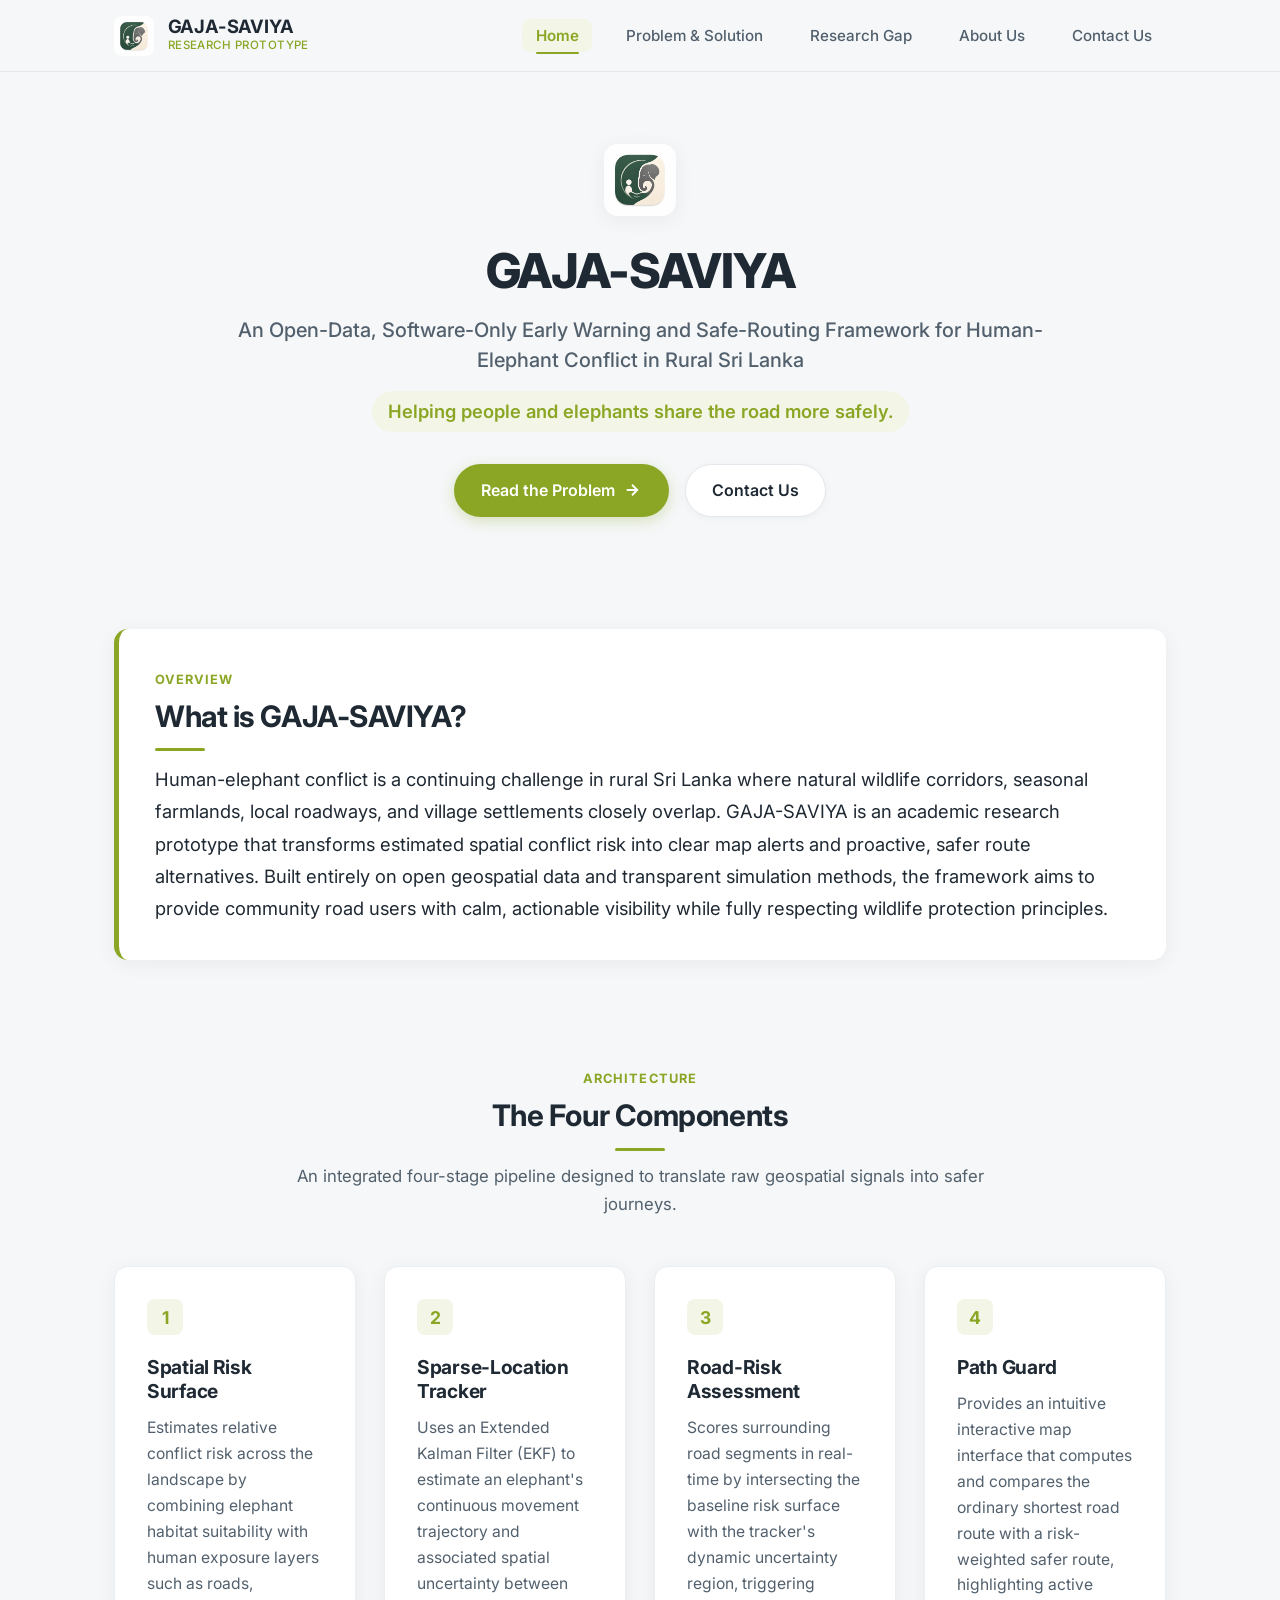
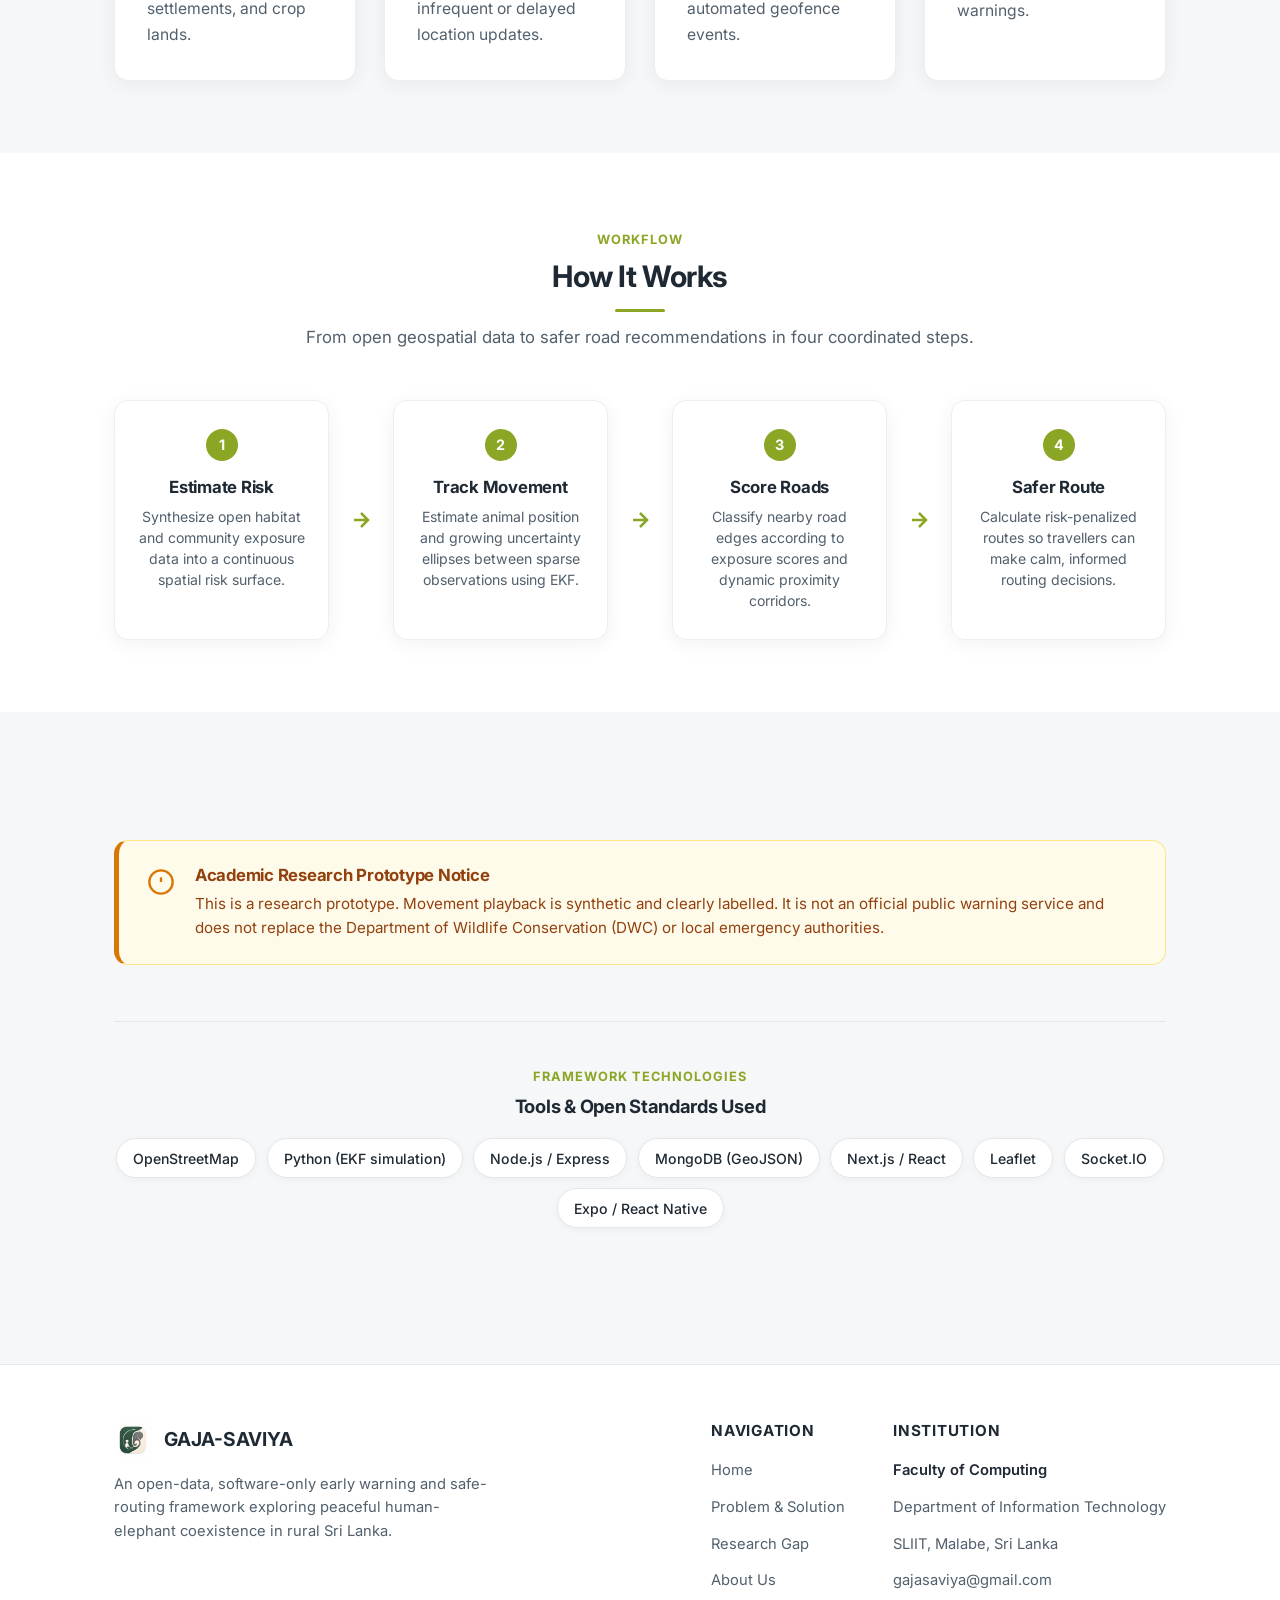
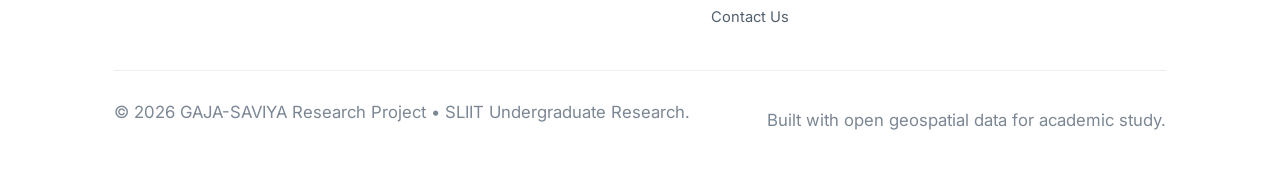
==== index.html @ 43db762c "Initial commit: GAJA-SAVIYA research portfolio and monitoring framework" ====
<!DOCTYPE html>
<html lang="en">
<head>
  <meta charset="UTF-8">
  <meta name="viewport" content="width=device-width, initial-scale=1.0">
  <title>GAJA-SAVIYA | Safe Routing & Early Warning Framework for Human-Elephant Conflict</title>
  <meta name="description" content="An open-data, software-only early warning and safe-routing framework for human-elephant conflict in rural Sri Lanka. Helping people and elephants share the road more safely.">
  <link rel="icon" type="image/png" href="assets/favicon.png">
  <link rel="stylesheet" href="css/style.css">
</head>
<body>

  <!-- Shared Top Navigation Bar -->
  <header class="site-header" id="siteHeader">
    <div class="container nav-container">
      <a href="index.html" class="brand" aria-label="GAJA-SAVIYA Home">
        <img src="assets/logo.png" alt="GAJA-SAVIYA Logo" class="brand-logo">
        <div class="brand-text">
          <span class="brand-title">GAJA-SAVIYA</span>
          <span class="brand-tag">Research Prototype</span>
        </div>
      </a>

      <!-- Desktop Navigation Menu -->
      <nav aria-label="Main Navigation">
        <ul class="nav-menu">
          <li><a href="index.html" class="nav-link active">Home</a></li>
          <li><a href="problem-solution.html" class="nav-link">Problem &amp; Solution</a></li>
          <li><a href="research-gap.html" class="nav-link">Research Gap</a></li>
          <li><a href="about.html" class="nav-link">About Us</a></li>
          <li><a href="contact.html" class="nav-link">Contact Us</a></li>
        </ul>
      </nav>

      <!-- Mobile Hamburger Button -->
      <button class="menu-toggle" id="menuToggle" aria-label="Toggle Navigation Menu" aria-expanded="false" aria-controls="mobileNav">
        <svg viewBox="0 0 24 24" fill="none" stroke="currentColor">
          <line x1="3" y1="6" x2="21" y2="6"></line>
          <line x1="3" y1="12" x2="21" y2="12"></line>
          <line x1="3" y1="18" x2="21" y2="18"></line>
        </svg>
      </button>
    </div>

    <!-- Mobile Drawer Menu -->
    <div class="mobile-nav" id="mobileNav">
      <ul class="mobile-menu">
        <li><a href="index.html" class="mobile-link active">Home</a></li>
        <li><a href="problem-solution.html" class="mobile-link">Problem &amp; Solution</a></li>
        <li><a href="research-gap.html" class="mobile-link">Research Gap</a></li>
        <li><a href="about.html" class="mobile-link">About Us</a></li>
        <li><a href="contact.html" class="mobile-link">Contact Us</a></li>
      </ul>
    </div>
  </header>

  <!-- Main Page Content -->
  <main id="mainContent">

    <!-- Hero Section -->
    <section class="hero fade-in-on-scroll">
      <div class="container hero-content">
        <img src="assets/logo.png" alt="GAJA-SAVIYA Logo Emblem" class="hero-logo-img">
        <h1 class="hero-title">GAJA-SAVIYA</h1>
        <p class="hero-subtitle">
          An Open-Data, Software-Only Early Warning and Safe-Routing Framework for Human-Elephant Conflict in Rural Sri Lanka
        </p>
        <span class="hero-tagline">Helping people and elephants share the road more safely.</span>
        
        <div class="hero-actions">
          <a href="problem-solution.html" class="btn btn-primary" id="heroBtnProblem">
            <span>Read the Problem</span>
            <svg width="18" height="18" viewBox="0 0 24 24" fill="none" stroke="currentColor" stroke-width="2.5"><path d="M5 12h14M12 5l7 7-7 7"/></svg>
          </a>
          <a href="contact.html" class="btn btn-secondary" id="heroBtnContact">
            <span>Contact Us</span>
          </a>
        </div>
      </div>
    </section>

    <!-- What is GAJA-SAVIYA Section -->
    <section class="page-section intro-section">
      <div class="container">
        <div class="summary-card fade-in-on-scroll">
          <span class="section-tag">Overview</span>
          <h2 class="section-title text-left">What is GAJA-SAVIYA?</h2>
          <p>
            Human-elephant conflict is a continuing challenge in rural Sri Lanka where natural wildlife corridors, seasonal farmlands, local roadways, and village settlements closely overlap. 
            GAJA-SAVIYA is an academic research prototype that transforms estimated spatial conflict risk into clear map alerts and proactive, safer route alternatives. 
            Built entirely on open geospatial data and transparent simulation methods, the framework aims to provide community road users with calm, actionable visibility while fully respecting wildlife protection principles.
          </p>
        </div>
      </div>
    </section>

    <!-- The Four Components -->
    <section class="page-section">
      <div class="container">
        <div class="section-header fade-in-on-scroll">
          <span class="section-tag">Architecture</span>
          <h2 class="section-title">The Four Components</h2>
          <p class="section-subtitle">
            An integrated four-stage pipeline designed to translate raw geospatial signals into safer journeys.
          </p>
        </div>

        <div class="grid grid-4">
          <!-- Component 1 -->
          <article class="card component-card fade-in-on-scroll" id="compCard1">
            <div class="component-badge" aria-hidden="true">1</div>
            <h3 class="component-title">Spatial Risk Surface</h3>
            <p class="component-desc">
              Estimates relative conflict risk across the landscape by combining elephant habitat suitability with human exposure layers such as roads, settlements, and crop lands.
            </p>
          </article>

          <!-- Component 2 -->
          <article class="card component-card fade-in-on-scroll" id="compCard2">
            <div class="component-badge" aria-hidden="true">2</div>
            <h3 class="component-title">Sparse-Location Tracker</h3>
            <p class="component-desc">
              Uses an Extended Kalman Filter (EKF) to estimate an elephant's continuous movement trajectory and associated spatial uncertainty between infrequent or delayed location updates.
            </p>
          </article>

          <!-- Component 3 -->
          <article class="card component-card fade-in-on-scroll" id="compCard3">
            <div class="component-badge" aria-hidden="true">3</div>
            <h3 class="component-title">Road-Risk Assessment</h3>
            <p class="component-desc">
              Scores surrounding road segments in real-time by intersecting the baseline risk surface with the tracker's dynamic uncertainty region, triggering automated geofence events.
            </p>
          </article>

          <!-- Component 4 -->
          <article class="card component-card fade-in-on-scroll" id="compCard4">
            <div class="component-badge" aria-hidden="true">4</div>
            <h3 class="component-title">Path Guard</h3>
            <p class="component-desc">
              Provides an intuitive interactive map interface that computes and compares the ordinary shortest road route with a risk-weighted safer route, highlighting active warnings.
            </p>
          </article>
        </div>
      </div>
    </section>

    <!-- How It Works Flow -->
    <section class="page-section" style="background-color: #FFFFFF;">
      <div class="container">
        <div class="section-header fade-in-on-scroll">
          <span class="section-tag">Workflow</span>
          <h2 class="section-title">How It Works</h2>
          <p class="section-subtitle">
            From open geospatial data to safer road recommendations in four coordinated steps.
          </p>
        </div>

        <div class="flow-container fade-in-on-scroll">
          <div class="flow-step">
            <div class="flow-index">1</div>
            <h3 class="flow-title">Estimate Risk</h3>
            <p class="flow-text">Synthesize open habitat and community exposure data into a continuous spatial risk surface.</p>
          </div>

          <div class="flow-arrow" aria-hidden="true">
            <svg width="24" height="24" viewBox="0 0 24 24" fill="none" stroke="currentColor" stroke-width="2.5"><path d="M5 12h14M12 5l7 7-7 7"/></svg>
          </div>

          <div class="flow-step">
            <div class="flow-index">2</div>
            <h3 class="flow-title">Track Movement</h3>
            <p class="flow-text">Estimate animal position and growing uncertainty ellipses between sparse observations using EKF.</p>
          </div>

          <div class="flow-arrow" aria-hidden="true">
            <svg width="24" height="24" viewBox="0 0 24 24" fill="none" stroke="currentColor" stroke-width="2.5"><path d="M5 12h14M12 5l7 7-7 7"/></svg>
          </div>

          <div class="flow-step">
            <div class="flow-index">3</div>
            <h3 class="flow-title">Score Roads</h3>
            <p class="flow-text">Classify nearby road edges according to exposure scores and dynamic proximity corridors.</p>
          </div>

          <div class="flow-arrow" aria-hidden="true">
            <svg width="24" height="24" viewBox="0 0 24 24" fill="none" stroke="currentColor" stroke-width="2.5"><path d="M5 12h14M12 5l7 7-7 7"/></svg>
          </div>

          <div class="flow-step">
            <div class="flow-index">4</div>
            <h3 class="flow-title">Safer Route</h3>
            <p class="flow-text">Calculate risk-penalized routes so travellers can make calm, informed routing decisions.</p>
          </div>
        </div>
      </div>
    </section>

    <!-- Honest-Labelling Banner & Tech Stack -->
    <section class="page-section">
      <div class="container">
        <!-- Research Disclaimer Banner -->
        <aside class="disclaimer-banner fade-in-on-scroll" aria-label="Research Disclaimer">
          <svg class="disclaimer-icon" viewBox="0 0 24 24" fill="none" stroke="currentColor" stroke-width="2">
            <circle cx="12" cy="12" r="10"></circle>
            <line x1="12" y1="8" x2="12" y2="12"></line>
            <line x1="12" y1="16" x2="12.01" y2="16"></line>
          </svg>
          <div class="disclaimer-content">
            <h4>Academic Research Prototype Notice</h4>
            <p>
              This is a research prototype. Movement playback is synthetic and clearly labelled. It is not an official public warning service and does not replace the Department of Wildlife Conservation (DWC) or local emergency authorities.
            </p>
          </div>
        </aside>

        <!-- Technology Stack Chips -->
        <div class="tech-section fade-in-on-scroll">
          <span class="section-tag">Framework Technologies</span>
          <h3 style="font-size: 1.15rem; margin-bottom: 0.5rem;">Tools &amp; Open Standards Used</h3>
          <div class="tech-chips">
            <span class="tech-chip">OpenStreetMap</span>
            <span class="tech-chip">Python (EKF simulation)</span>
            <span class="tech-chip">Node.js / Express</span>
            <span class="tech-chip">MongoDB (GeoJSON)</span>
            <span class="tech-chip">Next.js / React</span>
            <span class="tech-chip">Leaflet</span>
            <span class="tech-chip">Socket.IO</span>
            <span class="tech-chip">Expo / React Native</span>
          </div>
        </div>
      </div>
    </section>

  </main>

  <!-- Shared Footer -->
  <footer class="site-footer">
    <div class="container">
      <div class="footer-top">
        <div class="footer-brand">
          <a href="index.html" class="footer-logo-wrap">
            <img src="assets/logo.png" alt="GAJA-SAVIYA Logo" class="footer-logo-img">
            <span class="footer-logo-text">GAJA-SAVIYA</span>
          </a>
          <p class="footer-desc">
            An open-data, software-only early warning and safe-routing framework exploring peaceful human-elephant coexistence in rural Sri Lanka.
          </p>
        </div>

        <div class="footer-links-group">
          <div class="footer-links-col">
            <h4>Navigation</h4>
            <ul class="footer-links-list">
              <li><a href="index.html" class="footer-link">Home</a></li>
              <li><a href="problem-solution.html" class="footer-link">Problem &amp; Solution</a></li>
              <li><a href="research-gap.html" class="footer-link">Research Gap</a></li>
              <li><a href="about.html" class="footer-link">About Us</a></li>
              <li><a href="contact.html" class="footer-link">Contact Us</a></li>
            </ul>
          </div>

          <div class="footer-links-col">
            <h4>Institution</h4>
            <ul class="footer-links-list">
              <li><span class="footer-link" style="color: var(--text-heading); font-weight: 600;">Faculty of Computing</span></li>
              <li><span class="footer-link">Department of Information Technology</span></li>
              <li><span class="footer-link">SLIIT, Malabe, Sri Lanka</span></li>
              <li><a href="mailto:gajasaviya@gmail.com" class="footer-link">gajasaviya@gmail.com</a></li>
            </ul>
          </div>
        </div>
      </div>

      <div class="footer-bottom">
        <p>&copy; 2026 GAJA-SAVIYA Research Project &bull; SLIIT Undergraduate Research.</p>
        <p>Built with open geospatial data for academic study.</p>
      </div>
    </div>
  </footer>

  <script src="js/main.js"></script>
</body>
</html>
---- css/style.css ----
/* ==========================================================================
   GAJA-SAVIYA Research Project - Design System & Stylesheet
   Color Palette:
     --accent: #8AA624 (Warm Olive Green)
     --bg: #F5F7F8 (Calm Natural Grey-White)
     --card-bg: #FFFFFF (Clean Pure White)
     --text-heading: #1F2933 (Deep Charcoal)
     --text-body: #52606D (Soft Slate Grey)
   ========================================================================== */

@import url('https://fonts.googleapis.com/css2?family=Inter:wght@400;500;600;700&display=swap');

:root {
  --accent: #8AA624;
  --accent-hover: #758E1E;
  --accent-light: #F3F6E6;
  --accent-tint: rgba(138, 166, 36, 0.12);
  --bg: #F5F7F8;
  --card-bg: #FFFFFF;
  --text-heading: #1F2933;
  --text-body: #52606D;
  --text-muted: #7B8794;
  --border-light: #E4E7EB;
  --border-subtle: #EBEFF2;
  --warning-bg: #FFFBEB;
  --warning-border: #FDE68A;
  --warning-text: #92400E;
  --shadow-sm: 0 2px 8px rgba(31, 41, 51, 0.04);
  --shadow-md: 0 4px 20px rgba(31, 41, 51, 0.06);
  --shadow-lg: 0 10px 30px rgba(31, 41, 51, 0.09);
  --radius-sm: 8px;
  --radius-md: 14px;
  --radius-lg: 20px;
  --radius-full: 9999px;
  --container-max: 1100px;
  --transition: all 0.25s ease-in-out;
  --font-main: 'Inter', -apple-system, BlinkMacSystemFont, "Segoe UI", Roboto, Helvetica, Arial, sans-serif;
}

/* Base & Reset */
*, *::before, *::after {
  box-sizing: border-box;
  margin: 0;
  padding: 0;
}

html {
  scroll-behavior: smooth;
  font-size: 16px;
}

body {
  font-family: var(--font-main);
  background-color: var(--bg);
  color: var(--text-body);
  line-height: 1.65;
  -webkit-font-smoothing: antialiased;
  -moz-osx-font-smoothing: grayscale;
  min-height: 100vh;
  display: flex;
  flex-direction: column;
}

/* Typography */
h1, h2, h3, h4, h5, h6 {
  color: var(--text-heading);
  font-weight: 700;
  line-height: 1.25;
  letter-spacing: -0.015em;
}

h1 {
  font-size: 2.5rem;
  margin-bottom: 1rem;
}

h2 {
  font-size: 1.85rem;
  margin-bottom: 0.85rem;
  position: relative;
}

h3 {
  font-size: 1.3rem;
  margin-bottom: 0.5rem;
}

p {
  margin-bottom: 1rem;
  font-size: 1.05rem;
}

p:last-child {
  margin-bottom: 0;
}

a {
  color: var(--accent);
  text-decoration: none;
  transition: var(--transition);
}

a:hover {
  color: var(--accent-hover);
}

/* Focus styles for accessibility */
a:focus-visible, button:focus-visible, input:focus-visible, textarea:focus-visible {
  outline: 2px solid var(--accent);
  outline-offset: 3px;
}

/* Layout Container */
.container {
  width: 100%;
  max-width: var(--container-max);
  margin-left: auto;
  margin-right: auto;
  padding-left: 1.5rem;
  padding-right: 1.5rem;
}

/* Header & Navigation */
.site-header {
  position: fixed;
  top: 0;
  left: 0;
  width: 100%;
  height: 72px;
  background-color: rgba(245, 247, 248, 0.94);
  backdrop-filter: blur(12px);
  -webkit-backdrop-filter: blur(12px);
  border-bottom: 1px solid var(--border-light);
  z-index: 1000;
  transition: var(--transition);
}

.nav-container {
  display: flex;
  align-items: center;
  justify-content: space-between;
  height: 100%;
}

.brand {
  display: flex;
  align-items: center;
  gap: 0.85rem;
  color: var(--text-heading);
  font-weight: 700;
  font-size: 1.25rem;
  text-decoration: none;
  letter-spacing: -0.01em;
}

.brand-logo {
  width: 40px;
  height: 40px;
  border-radius: var(--radius-sm);
  object-fit: cover;
  display: block;
}

.brand-text {
  display: flex;
  flex-direction: column;
}

.brand-title {
  font-size: 1.15rem;
  font-weight: 700;
  color: var(--text-heading);
  line-height: 1.1;
}

.brand-tag {
  font-size: 0.72rem;
  font-weight: 500;
  color: var(--accent);
  letter-spacing: 0.04em;
  text-transform: uppercase;
}

.nav-menu {
  display: flex;
  list-style: none;
  gap: 1.25rem;
  align-items: center;
}

.nav-link {
  color: var(--text-body);
  font-size: 0.95rem;
  font-weight: 500;
  padding: 0.45rem 0.85rem;
  border-radius: var(--radius-sm);
  transition: var(--transition);
  position: relative;
}

.nav-link:hover {
  color: var(--accent);
  background-color: var(--accent-tint);
}

.nav-link.active {
  color: var(--accent);
  font-weight: 600;
  background-color: var(--accent-light);
}

.nav-link.active::after {
  content: '';
  position: absolute;
  bottom: -2px;
  left: 0.85rem;
  right: 0.85rem;
  height: 2px;
  background-color: var(--accent);
  border-radius: 2px;
}

/* Mobile Hamburger */
.menu-toggle {
  display: none;
  background: transparent;
  border: none;
  cursor: pointer;
  padding: 0.5rem;
  color: var(--text-heading);
  border-radius: var(--radius-sm);
}

.menu-toggle svg {
  width: 26px;
  height: 26px;
  display: block;
  stroke: var(--text-heading);
  stroke-width: 2;
  stroke-linecap: round;
  stroke-linejoin: round;
}

/* Mobile Drawer */
.mobile-nav {
  display: none;
  position: fixed;
  top: 72px;
  left: 0;
  width: 100%;
  background-color: #FFFFFF;
  border-bottom: 1px solid var(--border-light);
  box-shadow: var(--shadow-lg);
  padding: 1.25rem 1.5rem;
  z-index: 999;
}

.mobile-nav.open {
  display: block;
  animation: slideDown 0.25s ease-out;
}

@keyframes slideDown {
  from {
    opacity: 0;
    transform: translateY(-10px);
  }
  to {
    opacity: 1;
    transform: translateY(0);
  }
}

.mobile-menu {
  list-style: none;
  display: flex;
  flex-direction: column;
  gap: 0.5rem;
}

.mobile-link {
  display: block;
  padding: 0.75rem 1rem;
  font-size: 1rem;
  font-weight: 500;
  color: var(--text-heading);
  border-radius: var(--radius-sm);
  transition: var(--transition);
}

.mobile-link:hover, .mobile-link.active {
  background-color: var(--accent-light);
  color: var(--accent);
}

/* Page Spacing for Fixed Header */
main {
  flex: 1;
  padding-top: 72px; /* Navbar height */
}

.page-section {
  padding: 4.5rem 0;
}

.page-section.intro-section {
  padding-top: 3.5rem;
  padding-bottom: 2rem;
}

/* Hero Section */
.hero {
  padding: 4.5rem 0 3.5rem;
  text-align: center;
}

.hero-content {
  max-width: 860px;
  margin: 0 auto;
}

.hero-badge-wrap {
  margin-bottom: 1.25rem;
  display: inline-flex;
}

.hero-logo-img {
  width: 72px;
  height: 72px;
  border-radius: var(--radius-md);
  box-shadow: var(--shadow-md);
  margin-bottom: 1.25rem;
}

.hero-title {
  font-size: 3rem;
  font-weight: 800;
  color: var(--text-heading);
  letter-spacing: -0.025em;
  line-height: 1.15;
  margin-bottom: 1rem;
}

.hero-subtitle {
  font-size: 1.25rem;
  font-weight: 500;
  color: var(--text-body);
  line-height: 1.5;
  margin-bottom: 1rem;
}

.hero-tagline {
  font-size: 1.15rem;
  font-weight: 600;
  color: var(--accent);
  margin-bottom: 2rem;
  display: inline-block;
  padding: 0.35rem 1rem;
  background-color: var(--accent-light);
  border-radius: var(--radius-full);
}

.hero-actions {
  display: flex;
  justify-content: center;
  gap: 1rem;
  flex-wrap: wrap;
}

/* Buttons */
.btn {
  display: inline-flex;
  align-items: center;
  justify-content: center;
  gap: 0.5rem;
  padding: 0.75rem 1.65rem;
  font-size: 1rem;
  font-weight: 600;
  border-radius: var(--radius-full);
  border: 1px solid transparent;
  cursor: pointer;
  transition: var(--transition);
  text-decoration: none;
}

.btn-primary {
  background-color: var(--accent);
  color: #FFFFFF;
  box-shadow: 0 4px 14px rgba(138, 166, 36, 0.28);
}

.btn-primary:hover {
  background-color: var(--accent-hover);
  color: #FFFFFF;
  transform: translateY(-1px);
  box-shadow: 0 6px 18px rgba(138, 166, 36, 0.35);
}

.btn-secondary {
  background-color: #FFFFFF;
  color: var(--text-heading);
  border-color: var(--border-light);
  box-shadow: var(--shadow-sm);
}

.btn-secondary:hover {
  background-color: #FAFAFA;
  border-color: var(--accent);
  color: var(--accent);
  transform: translateY(-1px);
}

.btn-sm {
  padding: 0.45rem 1rem;
  font-size: 0.88rem;
}

/* Cards & Generic Card Grid */
.card {
  background-color: var(--card-bg);
  border-radius: var(--radius-md);
  box-shadow: var(--shadow-md);
  border: 1px solid var(--border-subtle);
  padding: 2rem;
  transition: var(--transition);
  height: 100%;
}

.card:hover {
  transform: translateY(-3px);
  box-shadow: var(--shadow-lg);
  border-color: rgba(138, 166, 36, 0.3);
}

.grid {
  display: grid;
  gap: 1.75rem;
}

.grid-2 {
  grid-template-columns: repeat(2, 1fr);
}

.grid-3 {
  grid-template-columns: repeat(3, 1fr);
}

.grid-4 {
  grid-template-columns: repeat(4, 1fr);
}

/* Section Header */
.section-header {
  text-align: center;
  max-width: 720px;
  margin: 0 auto 3rem;
}

.section-tag {
  display: inline-block;
  font-size: 0.8rem;
  font-weight: 700;
  text-transform: uppercase;
  letter-spacing: 0.08em;
  color: var(--accent);
  margin-bottom: 0.5rem;
}

.section-title {
  margin-bottom: 0.75rem;
}

.section-title::after {
  content: '';
  display: block;
  width: 50px;
  height: 3px;
  background-color: var(--accent);
  margin: 0.85rem auto 0;
  border-radius: 2px;
}

.section-title.text-left::after {
  margin-left: 0;
}

.section-subtitle {
  font-size: 1.05rem;
  color: var(--text-body);
}

/* Friendly Summary Box */
.summary-card {
  background-color: #FFFFFF;
  border-radius: var(--radius-md);
  padding: 2.25rem;
  box-shadow: var(--shadow-md);
  border-left: 5px solid var(--accent);
  margin: 0 auto;
}

.summary-card p {
  font-size: 1.15rem;
  line-height: 1.75;
  color: var(--text-heading);
}

/* Component Numbered Cards */
.component-card {
  position: relative;
  display: flex;
  flex-direction: column;
  padding: 2rem;
}

.component-badge {
  display: inline-flex;
  align-items: center;
  justify-content: center;
  width: 36px;
  height: 36px;
  background-color: var(--accent-light);
  color: var(--accent);
  font-weight: 700;
  border-radius: var(--radius-sm);
  margin-bottom: 1.25rem;
  font-size: 1.1rem;
}

.component-title {
  font-size: 1.2rem;
  margin-bottom: 0.75rem;
  color: var(--text-heading);
}

.component-desc {
  font-size: 0.98rem;
  color: var(--text-body);
  flex: 1;
}

/* How It Works - 4-step Flow */
.flow-container {
  display: flex;
  align-items: stretch;
  justify-content: space-between;
  gap: 1rem;
  position: relative;
}

.flow-step {
  flex: 1;
  background-color: #FFFFFF;
  border-radius: var(--radius-md);
  padding: 1.75rem 1.25rem;
  text-align: center;
  box-shadow: var(--shadow-md);
  border: 1px solid var(--border-subtle);
  position: relative;
  display: flex;
  flex-direction: column;
  align-items: center;
  transition: var(--transition);
}

.flow-step:hover {
  transform: translateY(-2px);
  border-color: var(--accent);
}

.flow-index {
  width: 32px;
  height: 32px;
  background-color: var(--accent);
  color: #FFFFFF;
  border-radius: var(--radius-full);
  display: flex;
  align-items: center;
  justify-content: center;
  font-weight: 700;
  font-size: 0.9rem;
  margin-bottom: 1rem;
}

.flow-title {
  font-size: 1.05rem;
  font-weight: 700;
  color: var(--text-heading);
  margin-bottom: 0.5rem;
}

.flow-text {
  font-size: 0.88rem;
  color: var(--text-body);
  line-height: 1.5;
}

.flow-arrow {
  display: flex;
  align-items: center;
  justify-content: center;
  color: var(--accent);
  font-size: 1.5rem;
  padding: 0 0.25rem;
}

/* Honest-Labelling Disclaimer Banner */
.disclaimer-banner {
  background-color: var(--warning-bg);
  border: 1px solid var(--warning-border);
  border-left: 5px solid #D97706;
  border-radius: var(--radius-md);
  padding: 1.5rem 1.75rem;
  display: flex;
  gap: 1.25rem;
  align-items: flex-start;
  margin: 3.5rem 0 1.5rem;
}

.disclaimer-icon {
  flex-shrink: 0;
  width: 28px;
  height: 28px;
  color: #D97706;
  margin-top: 0.15rem;
}

.disclaimer-content h4 {
  font-size: 1.05rem;
  color: var(--warning-text);
  margin-bottom: 0.35rem;
}

.disclaimer-content p {
  font-size: 0.95rem;
  color: var(--warning-text);
  line-height: 1.6;
}

/* Tech Chips */
.tech-section {
  text-align: center;
  margin-top: 3.5rem;
  padding-top: 2.5rem;
  border-top: 1px solid var(--border-light);
}

.tech-chips {
  display: flex;
  flex-wrap: wrap;
  justify-content: center;
  gap: 0.65rem;
  margin-top: 1.25rem;
}

.tech-chip {
  background-color: #FFFFFF;
  border: 1px solid var(--border-light);
  padding: 0.45rem 1rem;
  border-radius: var(--radius-full);
  font-size: 0.88rem;
  font-weight: 500;
  color: var(--text-heading);
  box-shadow: var(--shadow-sm);
  transition: var(--transition);
}

.tech-chip:hover {
  border-color: var(--accent);
  color: var(--accent);
  transform: translateY(-1px);
}

/* Page 2: Problem & Solution */
.problem-card {
  background-color: #FFFFFF;
  border-radius: var(--radius-md);
  padding: 2.25rem;
  box-shadow: var(--shadow-md);
  margin-bottom: 2.5rem;
}

.problem-card p {
  font-size: 1.05rem;
  margin-bottom: 1.2rem;
}

.research-quote-card {
  background: linear-gradient(135deg, #FFFFFF 0%, var(--accent-light) 100%);
  border: 1px solid rgba(138, 166, 36, 0.35);
  border-left: 6px solid var(--accent);
  border-radius: var(--radius-md);
  padding: 2.25rem 2.5rem;
  box-shadow: var(--shadow-md);
  margin: 3rem 0;
  position: relative;
}

.quote-label {
  display: inline-block;
  font-size: 0.78rem;
  font-weight: 700;
  text-transform: uppercase;
  letter-spacing: 0.08em;
  color: var(--accent);
  margin-bottom: 0.75rem;
}

.research-quote-card blockquote {
  font-size: 1.25rem;
  font-weight: 600;
  color: var(--text-heading);
  line-height: 1.6;
  font-style: italic;
}

/* Pipeline Solution */
.pipeline-card {
  background-color: #FFFFFF;
  border-radius: var(--radius-md);
  padding: 2rem;
  box-shadow: var(--shadow-md);
  border: 1px solid var(--border-subtle);
  display: flex;
  flex-direction: column;
}

.pipeline-header {
  display: flex;
  align-items: center;
  gap: 0.75rem;
  margin-bottom: 1rem;
}

.pipeline-number {
  font-size: 0.85rem;
  font-weight: 700;
  color: var(--accent);
  background-color: var(--accent-light);
  padding: 0.25rem 0.65rem;
  border-radius: var(--radius-sm);
}

.limitation-box {
  background-color: #FAFBFB;
  border: 1px dashed var(--border-light);
  border-left: 3px solid var(--text-muted);
  border-radius: var(--radius-sm);
  padding: 0.85rem 1rem;
  margin-top: 1.25rem;
}

.limitation-box h5 {
  font-size: 0.82rem;
  font-weight: 700;
  text-transform: uppercase;
  color: var(--text-muted);
  letter-spacing: 0.04em;
  margin-bottom: 0.25rem;
}

.limitation-box p {
  font-size: 0.88rem;
  color: var(--text-body);
  margin-bottom: 0;
  line-height: 1.5;
}

/* Aim & Objectives */
.objectives-list {
  list-style: none;
  counter-reset: obj-counter;
  display: flex;
  flex-direction: column;
  gap: 1rem;
  margin-top: 1.5rem;
}

.objectives-list li {
  counter-increment: obj-counter;
  display: flex;
  gap: 1.25rem;
  background-color: #FFFFFF;
  padding: 1.25rem 1.5rem;
  border-radius: var(--radius-md);
  box-shadow: var(--shadow-sm);
  border: 1px solid var(--border-subtle);
  align-items: flex-start;
  transition: var(--transition);
}

.objectives-list li:hover {
  border-color: var(--accent);
  transform: translateX(4px);
}

.objectives-list li::before {
  content: counter(obj-counter);
  flex-shrink: 0;
  width: 28px;
  height: 28px;
  background-color: var(--accent-light);
  color: var(--accent);
  font-weight: 700;
  font-size: 0.9rem;
  display: flex;
  align-items: center;
  justify-content: center;
  border-radius: var(--radius-full);
}

/* Formula Box */
.formula-box {
  background-color: #FFFFFF;
  border-radius: var(--radius-md);
  padding: 2.25rem;
  box-shadow: var(--shadow-md);
  border: 1px solid var(--border-subtle);
  margin-top: 2.5rem;
}

.math-display {
  display: block;
  text-align: center;
  background-color: #F8FAF7;
  border: 1px solid rgba(138, 166, 36, 0.25);
  border-radius: var(--radius-sm);
  padding: 1.25rem;
  font-family: "Courier New", Courier, monospace;
  font-size: 1.35rem;
  font-weight: 700;
  color: var(--accent-hover);
  margin: 1.5rem 0;
}

.formula-disclaimer {
  background-color: #F8F9FA;
  padding: 0.85rem 1rem;
  border-radius: var(--radius-sm);
  font-size: 0.88rem;
  color: var(--text-muted);
  border-left: 3px solid var(--accent);
}

/* Page 3: Research Gap Cards */
.gap-card {
  background-color: #FFFFFF;
  border-radius: var(--radius-md);
  padding: 2rem;
  box-shadow: var(--shadow-md);
  border: 1px solid var(--border-subtle);
  display: flex;
  flex-direction: column;
  gap: 1.25rem;
}

.gap-missing {
  background-color: #FFF5F5;
  border-left: 3px solid #E53E3E;
  padding: 1rem 1.25rem;
  border-radius: 0 var(--radius-sm) var(--radius-sm) 0;
}

.gap-missing h4 {
  font-size: 0.85rem;
  text-transform: uppercase;
  color: #C53030;
  letter-spacing: 0.05em;
  margin-bottom: 0.35rem;
}

.gap-missing p {
  font-size: 0.95rem;
  color: #4A5568;
  margin-bottom: 0;
}

.gap-response {
  background-color: var(--accent-light);
  border-left: 3px solid var(--accent);
  padding: 1rem 1.25rem;
  border-radius: 0 var(--radius-sm) var(--radius-sm) 0;
}

.gap-response h4 {
  font-size: 0.85rem;
  text-transform: uppercase;
  color: var(--accent-hover);
  letter-spacing: 0.05em;
  margin-bottom: 0.35rem;
}

.gap-response p {
  font-size: 0.95rem;
  color: var(--text-heading);
  font-weight: 500;
  margin-bottom: 0;
}

/* Evaluation Table */
.table-card {
  background-color: #FFFFFF;
  border-radius: var(--radius-md);
  padding: 2rem;
  box-shadow: var(--shadow-md);
  border: 1px solid var(--border-subtle);
  overflow-x: auto;
}

.custom-table {
  width: 100%;
  border-collapse: collapse;
  text-align: left;
}

.custom-table th, .custom-table td {
  padding: 1.15rem 1.25rem;
  border-bottom: 1px solid var(--border-light);
}

.custom-table th {
  background-color: #F8F9FA;
  color: var(--text-heading);
  font-weight: 700;
  font-size: 0.95rem;
  text-transform: uppercase;
  letter-spacing: 0.04em;
}

.custom-table tr:last-child td {
  border-bottom: none;
}

.custom-table tr:hover td {
  background-color: #FCFDFD;
}

.table-tag {
  font-weight: 600;
  color: var(--accent-hover);
}

/* Page 4: About Us - Team Grid */
.team-grid {
  display: grid;
  grid-template-columns: repeat(4, 1fr);
  gap: 1.5rem;
}

.member-card {
  background-color: #FFFFFF;
  border-radius: var(--radius-md);
  padding: 2rem 1.5rem;
  text-align: center;
  box-shadow: var(--shadow-md);
  border: 1px solid var(--border-subtle);
  display: flex;
  flex-direction: column;
  align-items: center;
  transition: var(--transition);
}

.member-card:hover {
  transform: translateY(-4px);
  box-shadow: var(--shadow-lg);
  border-color: var(--accent);
}

.member-photo-wrap {
  width: 130px;
  height: 130px;
  margin-bottom: 1.25rem;
  position: relative;
}

.member-photo {
  width: 100%;
  height: 100%;
  border-radius: var(--radius-full);
  object-fit: cover;
  box-shadow: 0 0 0 4px var(--accent), 0 6px 16px rgba(0, 0, 0, 0.08);
  background-color: #EEF2F6;
  display: block;
}

.member-name {
  font-size: 1.15rem;
  font-weight: 700;
  color: var(--text-heading);
  margin-bottom: 0.35rem;
}

.member-id {
  font-size: 0.85rem;
  font-weight: 600;
  color: var(--accent);
  background-color: var(--accent-light);
  padding: 0.2rem 0.65rem;
  border-radius: var(--radius-full);
  margin-bottom: 0.75rem;
  display: inline-block;
}

.member-role {
  font-size: 0.88rem;
  color: var(--text-muted);
  margin-bottom: 1rem;
  font-weight: 500;
}

.member-email {
  font-size: 0.84rem;
  color: var(--text-body);
  word-break: break-all;
  display: inline-flex;
  align-items: center;
  gap: 0.35rem;
  padding: 0.35rem 0.75rem;
  background-color: #F8FAFB;
  border-radius: var(--radius-sm);
  border: 1px solid var(--border-light);
  transition: var(--transition);
}

.member-email:hover {
  border-color: var(--accent);
  color: var(--accent);
  background-color: #FFFFFF;
}

/* Supervisors */
.supervisor-card {
  background-color: #FFFFFF;
  border-radius: var(--radius-md);
  padding: 2rem;
  box-shadow: var(--shadow-md);
  border: 1px solid var(--border-subtle);
  border-left: 5px solid var(--accent);
  display: flex;
  flex-direction: column;
}

.supervisor-title {
  font-size: 1.2rem;
  color: var(--text-heading);
  margin-bottom: 0.25rem;
}

.supervisor-dept {
  font-size: 0.92rem;
  color: var(--text-body);
  margin-bottom: 0.75rem;
}

/* Ethics List */
.ethics-card {
  background-color: #FFFFFF;
  border-radius: var(--radius-md);
  padding: 2.25rem;
  box-shadow: var(--shadow-md);
  border: 1px solid var(--border-subtle);
}

.ethics-list {
  list-style: none;
  display: flex;
  flex-direction: column;
  gap: 1rem;
}

.ethics-item {
  display: flex;
  align-items: flex-start;
  gap: 1rem;
}

.ethics-icon {
  width: 22px;
  height: 22px;
  color: var(--accent);
  flex-shrink: 0;
  margin-top: 0.15rem;
}

/* Page 5: Contact Us */
.contact-grid {
  display: grid;
  grid-template-columns: 1fr 1.35fr;
  gap: 2.5rem;
  align-items: start;
}

.contact-info-card {
  background-color: #FFFFFF;
  border-radius: var(--radius-md);
  padding: 2.5rem 2rem;
  box-shadow: var(--shadow-md);
  border: 1px solid var(--border-subtle);
}

.info-item {
  margin-bottom: 2rem;
}

.info-item:last-child {
  margin-bottom: 0;
}

.info-label {
  font-size: 0.8rem;
  font-weight: 700;
  text-transform: uppercase;
  letter-spacing: 0.05em;
  color: var(--text-muted);
  margin-bottom: 0.4rem;
}

.info-val-highlight {
  font-size: 1.15rem;
  font-weight: 700;
  color: var(--text-heading);
  display: block;
  margin-bottom: 0.75rem;
}

.copy-btn {
  background-color: var(--accent-light);
  color: var(--accent-hover);
  border: 1px solid rgba(138, 166, 36, 0.3);
  padding: 0.4rem 0.85rem;
  font-size: 0.85rem;
  font-weight: 600;
  border-radius: var(--radius-sm);
  cursor: pointer;
  display: inline-flex;
  align-items: center;
  gap: 0.4rem;
  transition: var(--transition);
}

.copy-btn:hover {
  background-color: var(--accent);
  color: #FFFFFF;
}

/* Contact Form */
.contact-form-card {
  background-color: #FFFFFF;
  border-radius: var(--radius-md);
  padding: 2.5rem 2rem;
  box-shadow: var(--shadow-md);
  border: 1px solid var(--border-subtle);
}

.form-group {
  margin-bottom: 1.35rem;
}

.form-label {
  display: block;
  font-size: 0.92rem;
  font-weight: 600;
  color: var(--text-heading);
  margin-bottom: 0.4rem;
}

.form-control {
  width: 100%;
  padding: 0.8rem 1rem;
  font-size: 0.98rem;
  font-family: inherit;
  color: var(--text-heading);
  background-color: #FAFAFA;
  border: 1px solid var(--border-light);
  border-radius: var(--radius-sm);
  transition: var(--transition);
}

.form-control:focus {
  background-color: #FFFFFF;
  border-color: var(--accent);
  box-shadow: 0 0 0 3px rgba(138, 166, 36, 0.15);
}

textarea.form-control {
  resize: vertical;
  min-height: 120px;
}

.form-feedback {
  display: none;
  padding: 1rem;
  border-radius: var(--radius-sm);
  margin-top: 1.25rem;
  font-size: 0.95rem;
}

.form-feedback.success {
  display: block;
  background-color: var(--accent-light);
  border: 1px solid var(--accent);
  color: var(--accent-hover);
}

/* Footer */
.site-footer {
  background-color: #FFFFFF;
  border-top: 1px solid var(--border-light);
  padding: 3.5rem 0 2rem;
  margin-top: 4rem;
}

.footer-top {
  display: flex;
  justify-content: space-between;
  align-items: flex-start;
  flex-wrap: wrap;
  gap: 2rem;
  margin-bottom: 2.5rem;
}

.footer-brand {
  max-width: 380px;
}

.footer-logo-wrap {
  display: flex;
  align-items: center;
  gap: 0.75rem;
  margin-bottom: 0.85rem;
  text-decoration: none;
}

.footer-logo-img {
  width: 38px;
  height: 38px;
  border-radius: var(--radius-sm);
}

.footer-logo-text {
  font-size: 1.2rem;
  font-weight: 700;
  color: var(--text-heading);
}

.footer-desc {
  font-size: 0.92rem;
  color: var(--text-body);
  line-height: 1.6;
}

.footer-links-group {
  display: flex;
  gap: 3rem;
  flex-wrap: wrap;
}

.footer-links-col h4 {
  font-size: 0.95rem;
  text-transform: uppercase;
  letter-spacing: 0.05em;
  color: var(--text-heading);
  margin-bottom: 1rem;
}

.footer-links-list {
  list-style: none;
  display: flex;
  flex-direction: column;
  gap: 0.65rem;
}

.footer-link {
  font-size: 0.92rem;
  color: var(--text-body);
}

.footer-link:hover {
  color: var(--accent);
}

.footer-bottom {
  padding-top: 1.75rem;
  border-top: 1px solid var(--border-subtle);
  display: flex;
  justify-content: space-between;
  align-items: center;
  flex-wrap: wrap;
  gap: 1rem;
  font-size: 0.88rem;
  color: var(--text-muted);
}

/* Toast Message */
.toast-msg {
  position: fixed;
  bottom: 24px;
  right: 24px;
  background-color: var(--text-heading);
  color: #FFFFFF;
  padding: 0.75rem 1.25rem;
  border-radius: var(--radius-sm);
  box-shadow: var(--shadow-lg);
  font-size: 0.9rem;
  font-weight: 500;
  z-index: 2000;
  opacity: 0;
  transform: translateY(10px);
  transition: opacity 0.3s ease, transform 0.3s ease;
  pointer-events: none;
}

.toast-msg.show {
  opacity: 1;
  transform: translateY(0);
}

/* Animations / Scroll Reveal */
.fade-in-on-scroll {
  opacity: 0;
  transform: translateY(16px);
  transition: opacity 0.5s ease-out, transform 0.5s ease-out;
}

.fade-in-on-scroll.revealed {
  opacity: 1;
  transform: translateY(0);
}

/* Responsive Media Queries */
@media (max-width: 992px) {
  .team-grid {
    grid-template-columns: repeat(2, 1fr);
  }

  .grid-4 {
    grid-template-columns: repeat(2, 1fr);
  }

  .grid-3 {
    grid-template-columns: repeat(2, 1fr);
  }

  .contact-grid {
    grid-template-columns: 1fr;
  }
}

@media (max-width: 768px) {
  .nav-menu {
    display: none;
  }

  .menu-toggle {
    display: block;
  }

  h1, .hero-title {
    font-size: 2.2rem;
  }

  h2 {
    font-size: 1.55rem;
  }

  .flow-container {
    flex-direction: column;
    gap: 1rem;
  }

  .flow-arrow {
    transform: rotate(90deg);
    padding: 0.5rem 0;
  }

  .grid-2 {
    grid-template-columns: 1fr;
  }

  .grid-3 {
    grid-template-columns: 1fr;
  }

  .grid-4 {
    grid-template-columns: 1fr;
  }

  .team-grid {
    grid-template-columns: 1fr;
  }

  .custom-table th, .custom-table td {
    padding: 0.85rem 0.75rem;
    font-size: 0.88rem;
  }

  .footer-top {
    flex-direction: column;
  }

  .footer-links-group {
    width: 100%;
    justify-content: space-between;
  }

  .footer-bottom {
    flex-direction: column;
    text-align: center;
  }
}
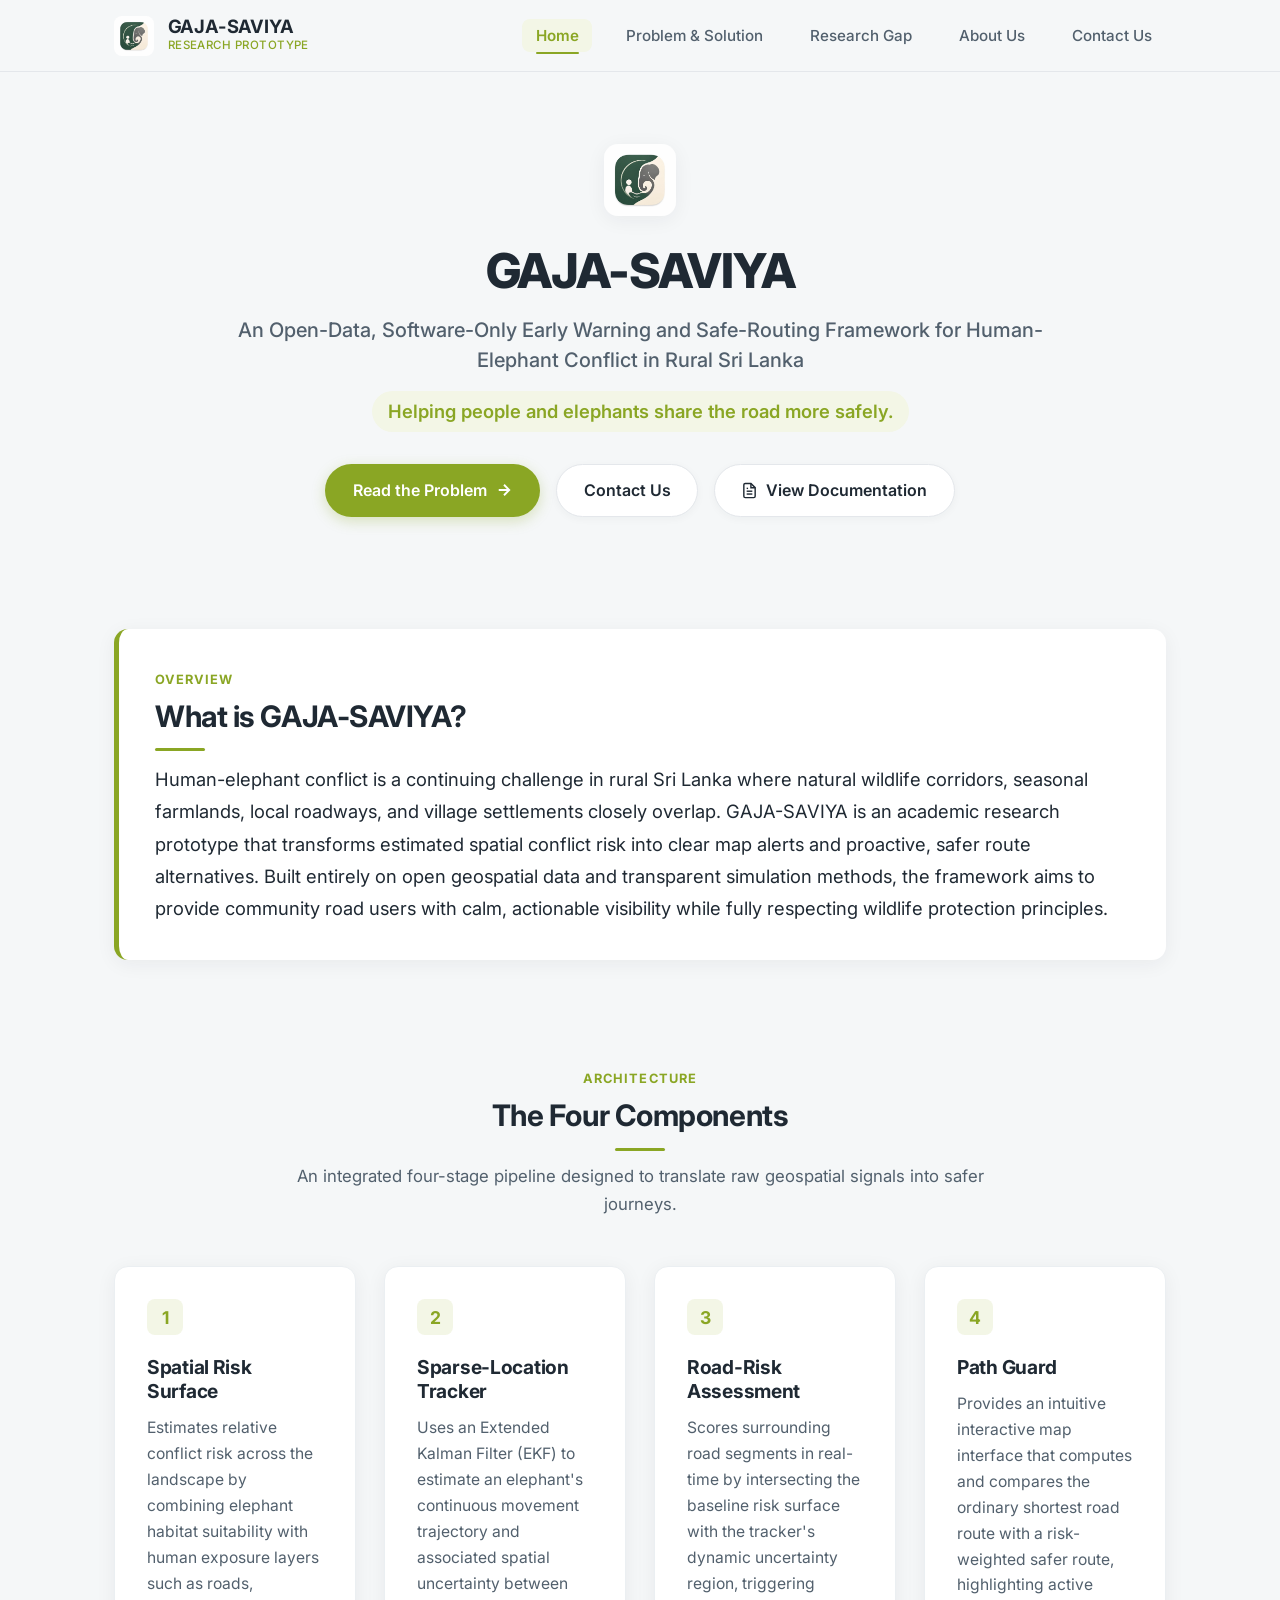
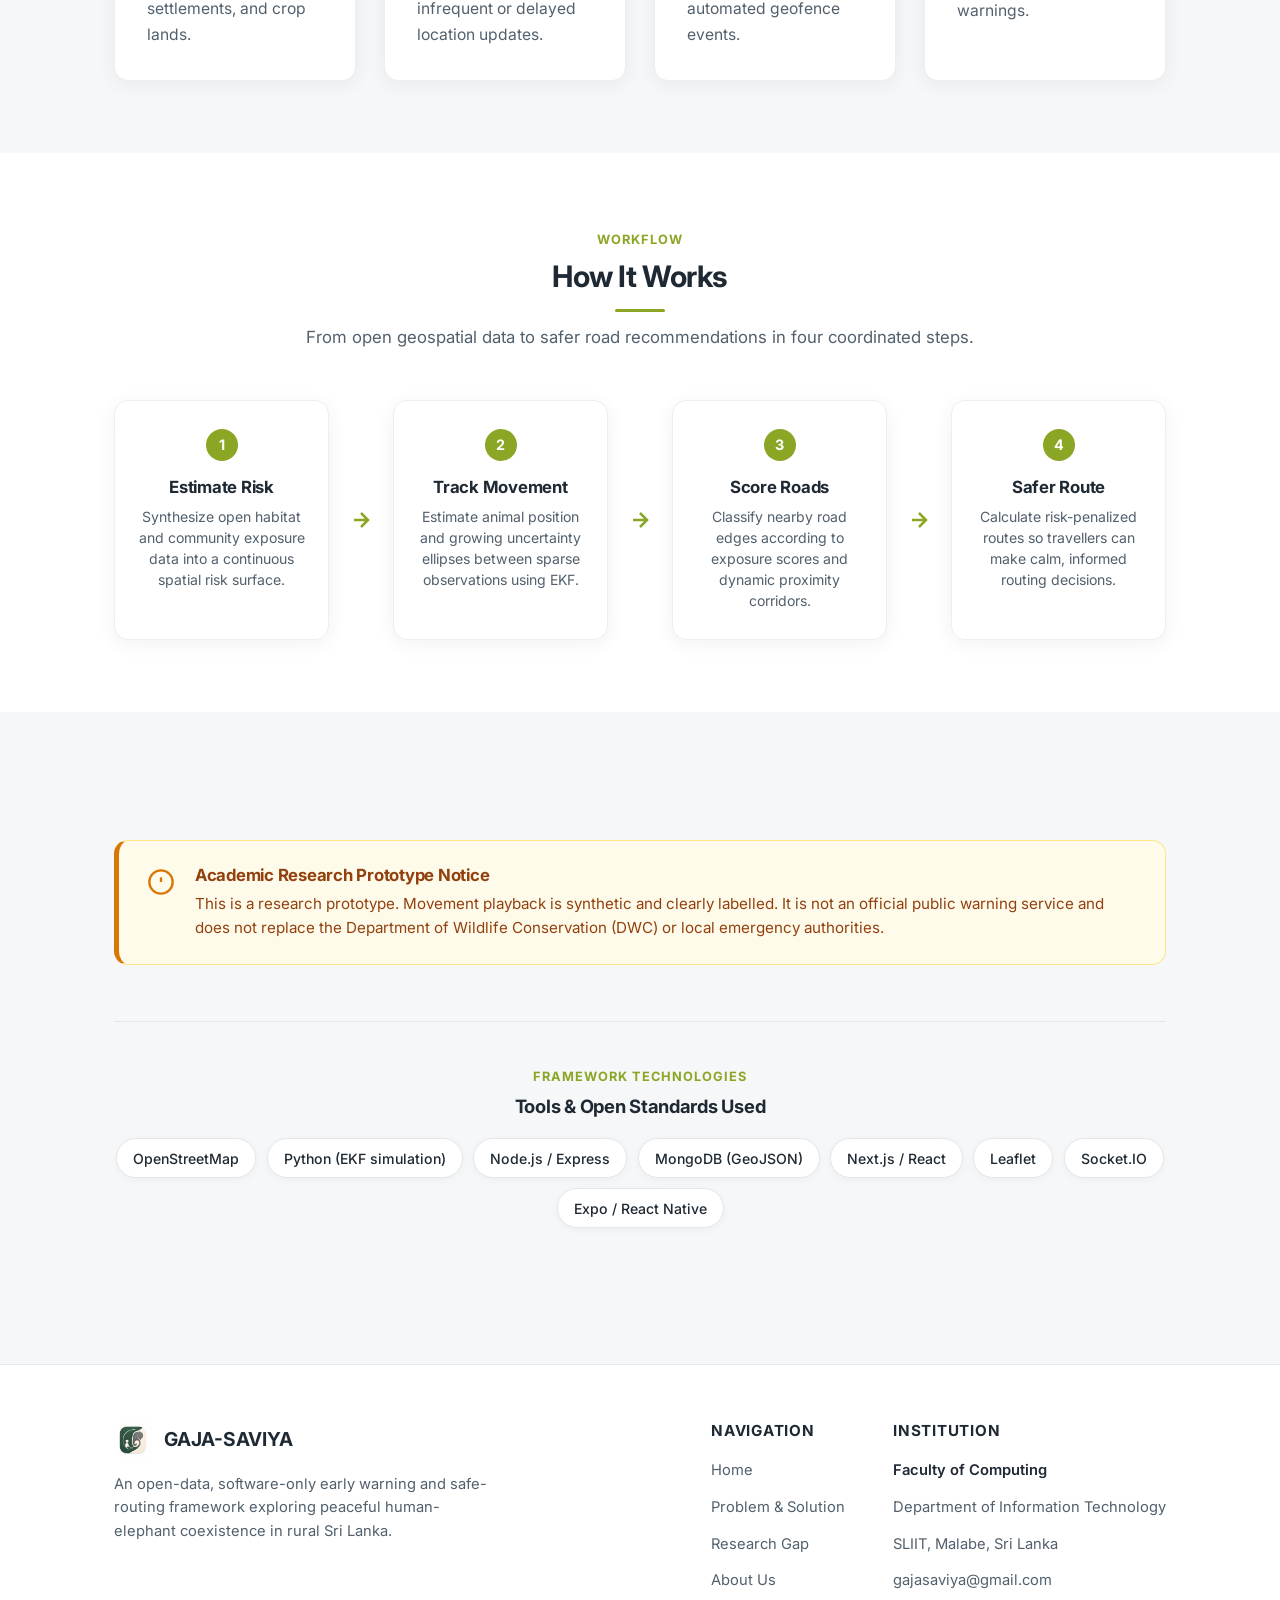
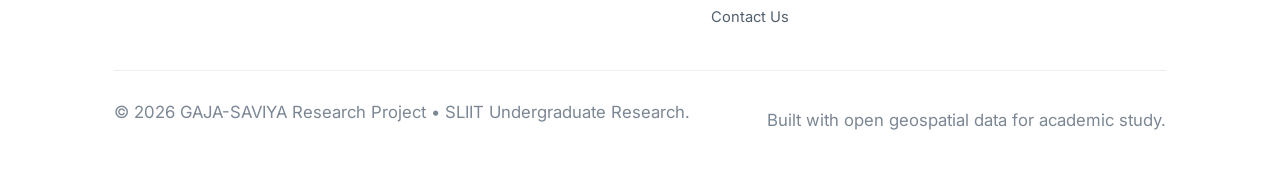
==== commit a7c0bbe0: "Add View Documentation button with document icon to hero section" ====
--- a/index.html
+++ b/index.html
@@ -75,6 +75,16 @@
           <a href="contact.html" class="btn btn-secondary" id="heroBtnContact">
             <span>Contact Us</span>
           </a>
+          <a href="https://mysliit.sharepoint.com/sites/CDAPSubmissionCloud/2026RegCloud/Forms/AllItems.aspx?id=%2Fsites%2FCDAPSubmissionCloud%2F2026RegCloud%2FR26%2DIT%2D136%2DStudents&viewid=db9415e4%2Dec70%2D4c80%2Dac71%2Dbb61beebb336&p=true&ga=1" target="_blank" rel="noopener noreferrer" class="btn btn-secondary" id="heroBtnDocs">
+            <svg width="17" height="17" viewBox="0 0 24 24" fill="none" stroke="currentColor" stroke-width="2" style="flex-shrink:0;">
+              <path d="M14 2H6a2 2 0 0 0-2 2v16a2 2 0 0 0 2 2h12a2 2 0 0 0 2-2V8z"/>
+              <polyline points="14 2 14 8 20 8"/>
+              <line x1="16" y1="13" x2="8" y2="13"/>
+              <line x1="16" y1="17" x2="8" y2="17"/>
+              <polyline points="10 9 9 9 8 9"/>
+            </svg>
+            <span>View Documentation</span>
+          </a>
         </div>
       </div>
     </section>
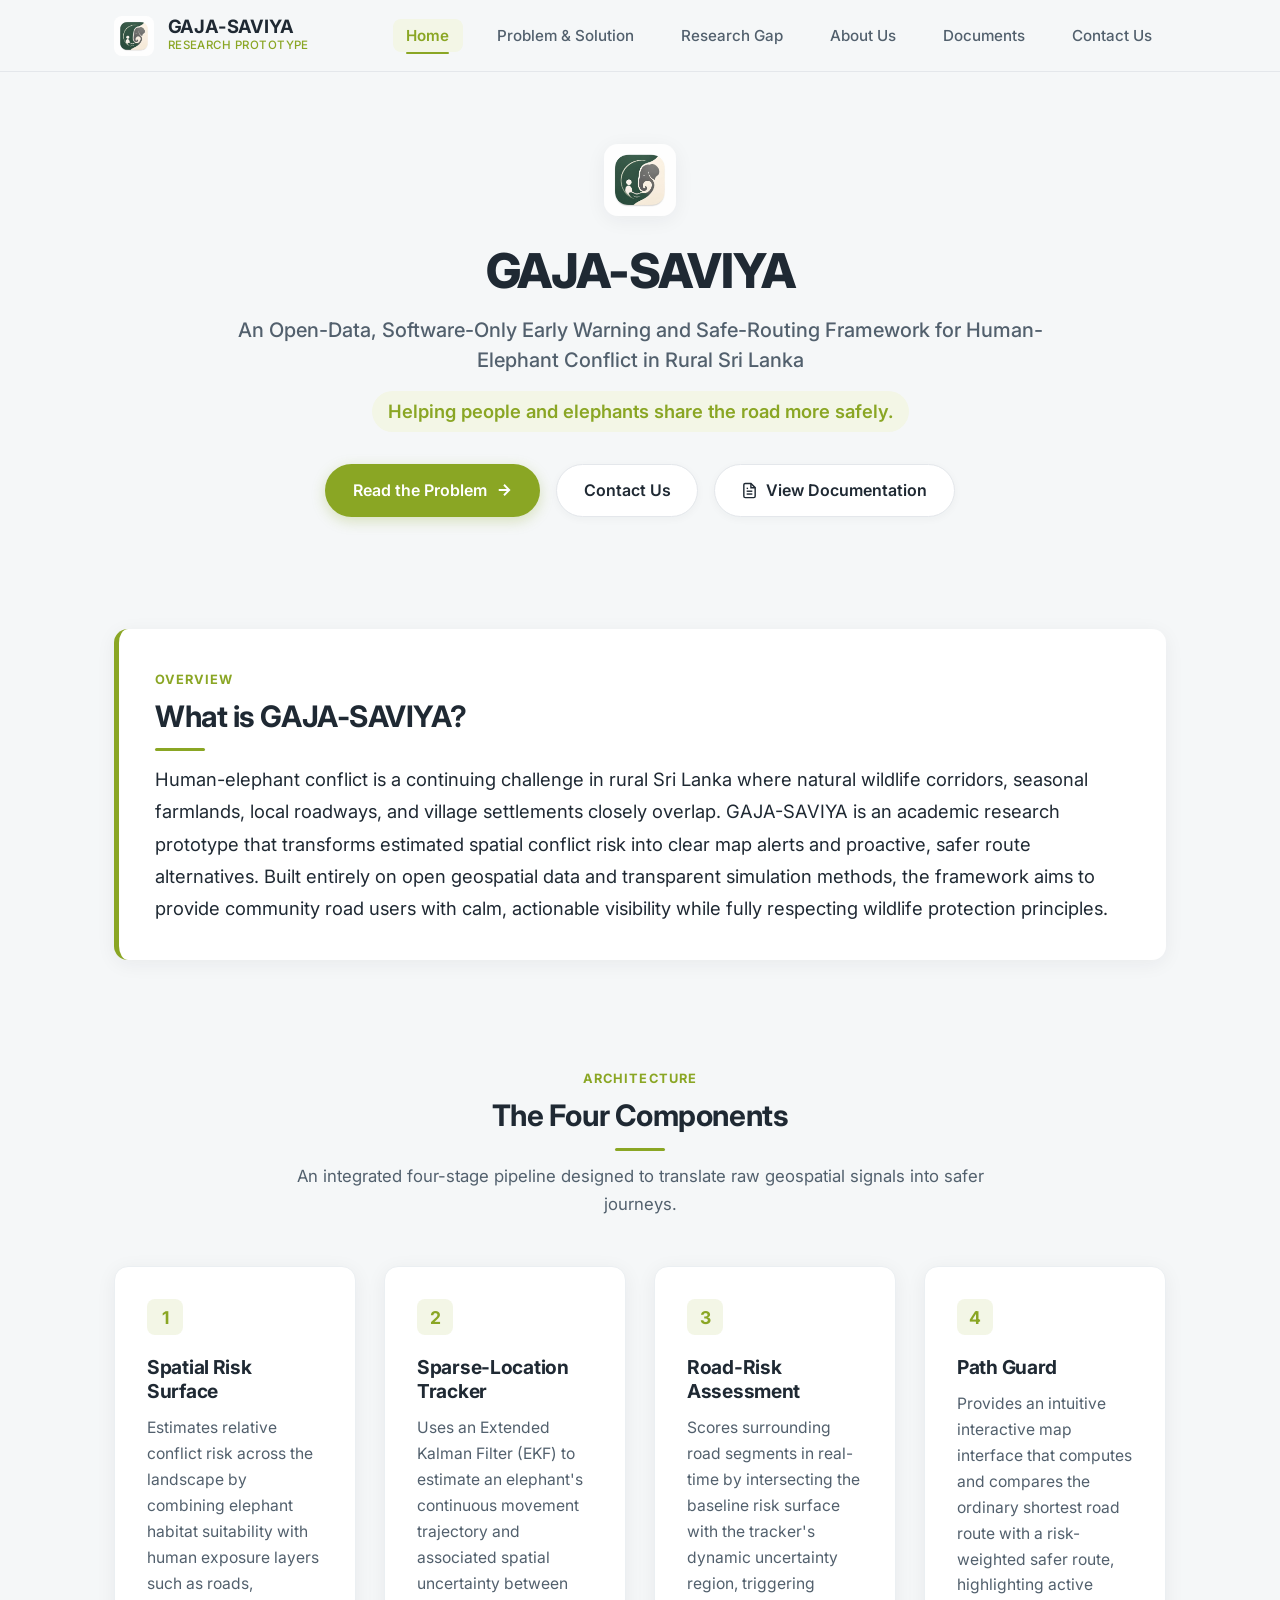
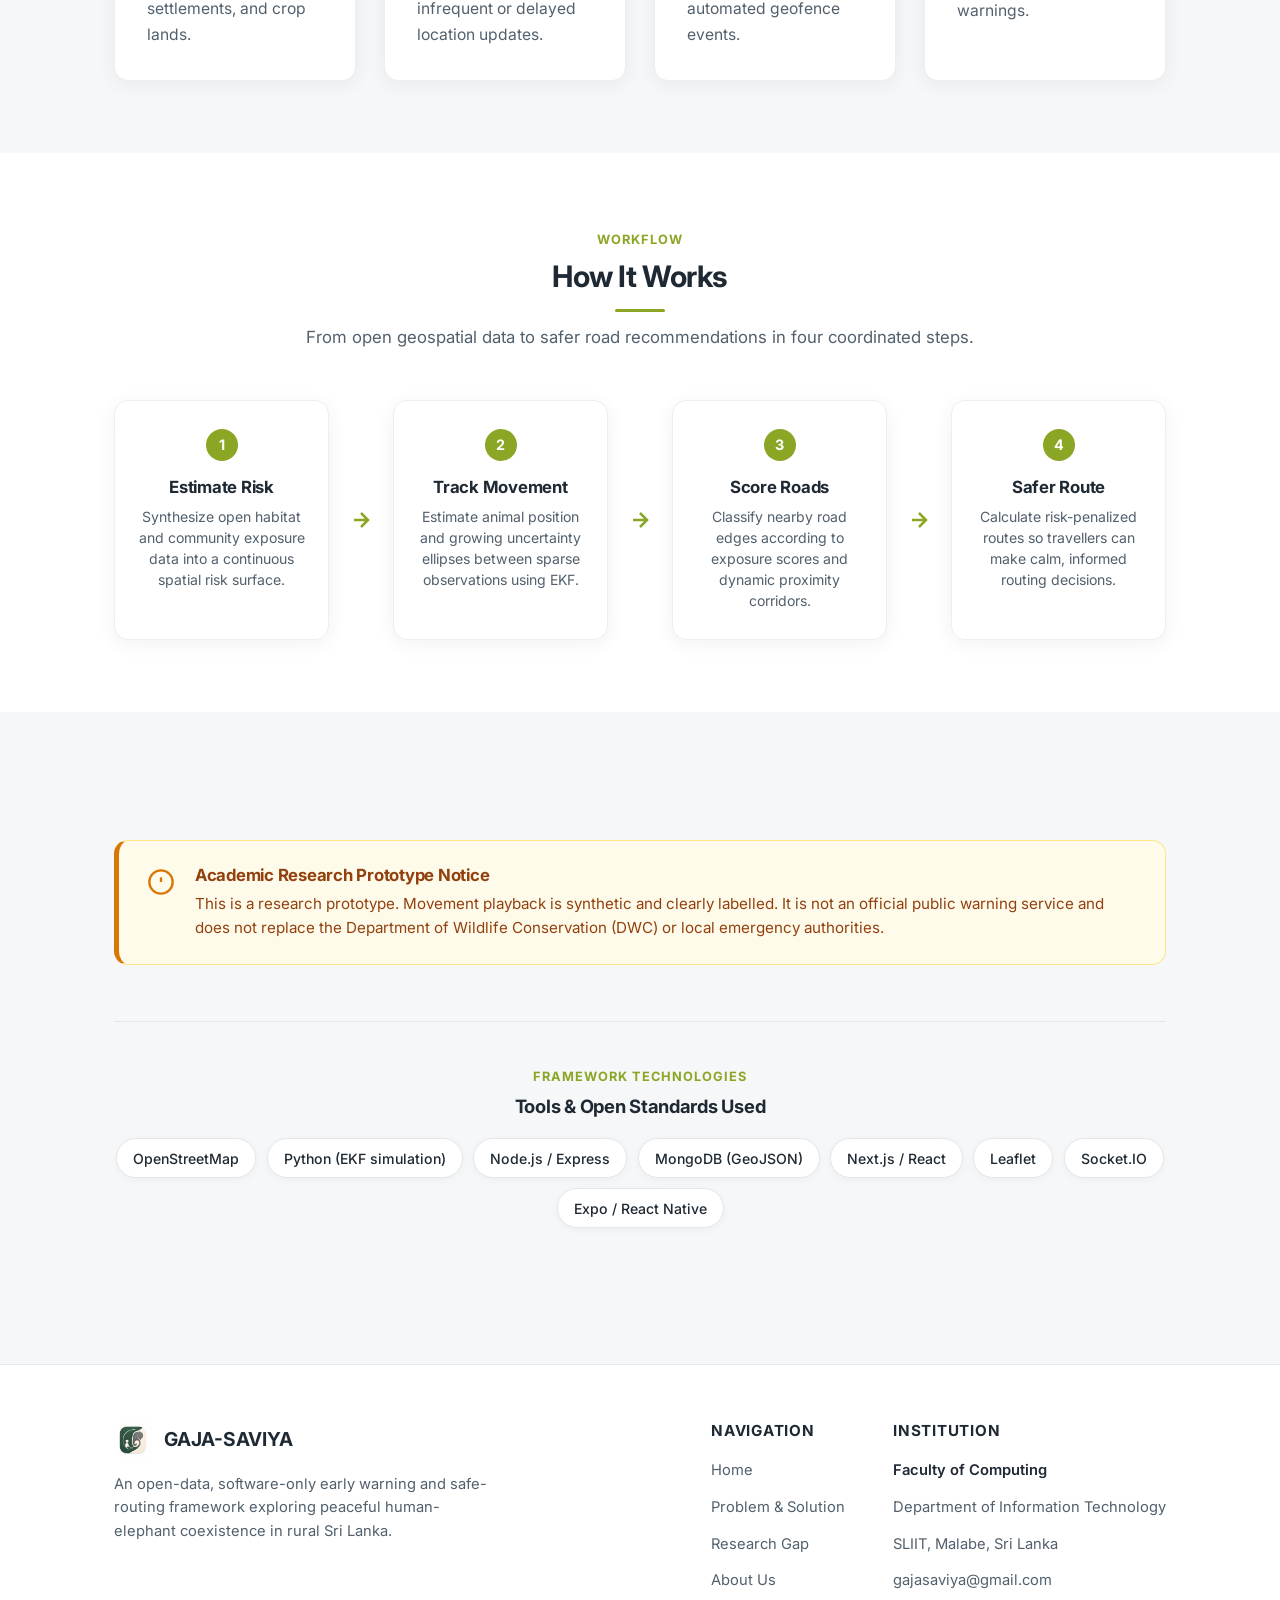
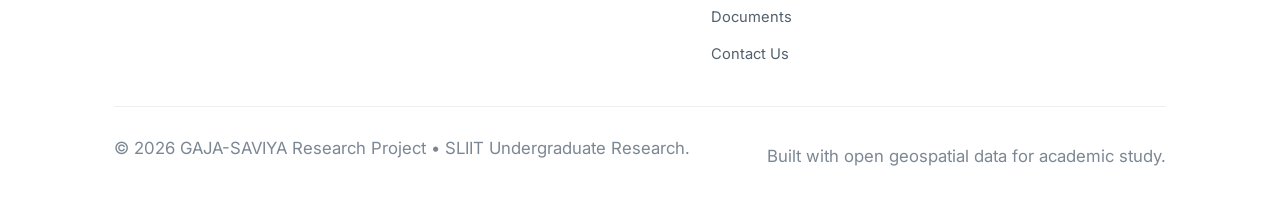
==== commit 82c87395: "Add Project Documents page with proposals, presentations, final reports, and checklists" ====
--- a/index.html
+++ b/index.html
@@ -28,6 +28,7 @@
           <li><a href="problem-solution.html" class="nav-link">Problem &amp; Solution</a></li>
           <li><a href="research-gap.html" class="nav-link">Research Gap</a></li>
           <li><a href="about.html" class="nav-link">About Us</a></li>
+          <li><a href="documents.html" class="nav-link">Documents</a></li>
           <li><a href="contact.html" class="nav-link">Contact Us</a></li>
         </ul>
       </nav>
@@ -49,6 +50,7 @@
         <li><a href="problem-solution.html" class="mobile-link">Problem &amp; Solution</a></li>
         <li><a href="research-gap.html" class="mobile-link">Research Gap</a></li>
         <li><a href="about.html" class="mobile-link">About Us</a></li>
+        <li><a href="documents.html" class="mobile-link">Documents</a></li>
         <li><a href="contact.html" class="mobile-link">Contact Us</a></li>
       </ul>
     </div>
@@ -75,7 +77,7 @@
           <a href="contact.html" class="btn btn-secondary" id="heroBtnContact">
             <span>Contact Us</span>
           </a>
-          <a href="https://mysliit.sharepoint.com/sites/CDAPSubmissionCloud/2026RegCloud/Forms/AllItems.aspx?id=%2Fsites%2FCDAPSubmissionCloud%2F2026RegCloud%2FR26%2DIT%2D136%2DStudents&viewid=db9415e4%2Dec70%2D4c80%2Dac71%2Dbb61beebb336&p=true&ga=1" target="_blank" rel="noopener noreferrer" class="btn btn-secondary" id="heroBtnDocs">
+          <a href="documents.html" class="btn btn-secondary" id="heroBtnDocs">
             <svg width="17" height="17" viewBox="0 0 24 24" fill="none" stroke="currentColor" stroke-width="2" style="flex-shrink:0;">
               <path d="M14 2H6a2 2 0 0 0-2 2v16a2 2 0 0 0 2 2h12a2 2 0 0 0 2-2V8z"/>
               <polyline points="14 2 14 8 20 8"/>
@@ -266,6 +268,7 @@
               <li><a href="problem-solution.html" class="footer-link">Problem &amp; Solution</a></li>
               <li><a href="research-gap.html" class="footer-link">Research Gap</a></li>
               <li><a href="about.html" class="footer-link">About Us</a></li>
+              <li><a href="documents.html" class="footer-link">Documents</a></li>
               <li><a href="contact.html" class="footer-link">Contact Us</a></li>
             </ul>
           </div>
--- a/css/style.css
+++ b/css/style.css
@@ -1408,3 +1408,225 @@
     text-align: center;
   }
 }
+
+/* ==========================================================================
+   Documentation Page Styles
+   ========================================================================== */
+.docs-nav-grid {
+  display: grid;
+  grid-template-columns: repeat(auto-fit, minmax(280px, 1fr));
+  gap: 1.5rem;
+  margin-top: 2rem;
+}
+
+.docs-nav-card {
+  background: var(--card-bg);
+  border: 1px solid var(--border-light);
+  border-radius: var(--radius-md);
+  padding: 1.85rem 1.5rem;
+  text-align: center;
+  transition: var(--transition);
+  display: flex;
+  flex-direction: column;
+  align-items: center;
+  box-shadow: var(--shadow-sm);
+}
+
+.docs-nav-card:hover {
+  transform: translateY(-4px);
+  border-color: var(--accent);
+  box-shadow: var(--shadow-md);
+}
+
+.docs-nav-icon {
+  font-size: 2rem;
+  margin-bottom: 1rem;
+  display: inline-flex;
+  align-items: center;
+  justify-content: center;
+  width: 58px;
+  height: 58px;
+  border-radius: var(--radius-full);
+  background: var(--accent-light);
+  color: var(--accent);
+}
+
+.docs-nav-title {
+  font-size: 1.18rem;
+  font-weight: 700;
+  color: var(--text-heading);
+  margin-bottom: 0.5rem;
+}
+
+.docs-nav-desc {
+  font-size: 0.9rem;
+  color: var(--text-body);
+  line-height: 1.5;
+  margin-bottom: 1.35rem;
+  flex-grow: 1;
+}
+
+.docs-nav-btn {
+  display: inline-flex;
+  align-items: center;
+  gap: 0.45rem;
+  padding: 0.55rem 1.35rem;
+  font-size: 0.88rem;
+  font-weight: 600;
+  color: var(--accent);
+  background: var(--accent-tint);
+  border-radius: var(--radius-full);
+  text-decoration: none;
+  transition: var(--transition);
+}
+
+.docs-nav-btn:hover {
+  background: var(--accent);
+  color: #FFFFFF;
+}
+
+.doc-items-grid {
+  display: grid;
+  grid-template-columns: repeat(auto-fit, minmax(320px, 1fr));
+  gap: 1.5rem;
+  margin-top: 1.5rem;
+}
+
+.doc-card {
+  background: var(--card-bg);
+  border: 1px solid var(--border-light);
+  border-radius: var(--radius-md);
+  padding: 1.75rem;
+  display: flex;
+  flex-direction: column;
+  transition: var(--transition);
+  box-shadow: var(--shadow-sm);
+  position: relative;
+}
+
+.doc-card:hover {
+  border-color: var(--accent);
+  box-shadow: var(--shadow-md);
+}
+
+.doc-card-header {
+  display: flex;
+  align-items: flex-start;
+  gap: 1rem;
+  margin-bottom: 1rem;
+}
+
+.doc-card-icon {
+  flex-shrink: 0;
+  width: 44px;
+  height: 44px;
+  border-radius: var(--radius-sm);
+  background: var(--accent-light);
+  color: var(--accent);
+  display: flex;
+  align-items: center;
+  justify-content: center;
+}
+
+.doc-card-meta {
+  flex-grow: 1;
+}
+
+.doc-tag {
+  display: inline-block;
+  font-size: 0.75rem;
+  font-weight: 700;
+  text-transform: uppercase;
+  letter-spacing: 0.05em;
+  color: var(--accent);
+  background: var(--accent-light);
+  padding: 0.2rem 0.65rem;
+  border-radius: var(--radius-full);
+  margin-bottom: 0.4rem;
+}
+
+.doc-card-title {
+  font-size: 1.12rem;
+  font-weight: 700;
+  color: var(--text-heading);
+  line-height: 1.35;
+  margin-bottom: 0.25rem;
+}
+
+.doc-author {
+  font-size: 0.88rem;
+  color: var(--text-muted);
+  font-weight: 500;
+}
+
+.doc-card-desc {
+  font-size: 0.92rem;
+  color: var(--text-body);
+  line-height: 1.55;
+  margin-bottom: 1.5rem;
+  flex-grow: 1;
+}
+
+.doc-card-actions {
+  display: flex;
+  align-items: center;
+  gap: 0.75rem;
+  flex-wrap: wrap;
+  padding-top: 1rem;
+  border-top: 1px solid var(--border-subtle);
+}
+
+.btn-doc-view {
+  display: inline-flex;
+  align-items: center;
+  gap: 0.45rem;
+  padding: 0.5rem 1.15rem;
+  font-size: 0.88rem;
+  font-weight: 600;
+  color: #FFFFFF;
+  background-color: var(--accent);
+  border-radius: var(--radius-full);
+  text-decoration: none;
+  transition: var(--transition);
+}
+
+.btn-doc-view:hover {
+  background-color: var(--accent-hover);
+  transform: translateY(-1px);
+}
+
+.btn-doc-download {
+  display: inline-flex;
+  align-items: center;
+  gap: 0.45rem;
+  padding: 0.5rem 1.15rem;
+  font-size: 0.88rem;
+  font-weight: 600;
+  color: var(--text-heading);
+  background-color: var(--bg);
+  border: 1px solid var(--border-light);
+  border-radius: var(--radius-full);
+  text-decoration: none;
+  transition: var(--transition);
+}
+
+.btn-doc-download:hover {
+  border-color: var(--accent);
+  color: var(--accent);
+  background-color: #FFFFFF;
+  transform: translateY(-1px);
+}
+
+.doc-pending-badge {
+  display: inline-flex;
+  align-items: center;
+  gap: 0.45rem;
+  font-size: 0.84rem;
+  font-weight: 600;
+  color: var(--warning-text);
+  background: var(--warning-bg);
+  border: 1px solid var(--warning-border);
+  padding: 0.45rem 1rem;
+  border-radius: var(--radius-full);
+}
+
